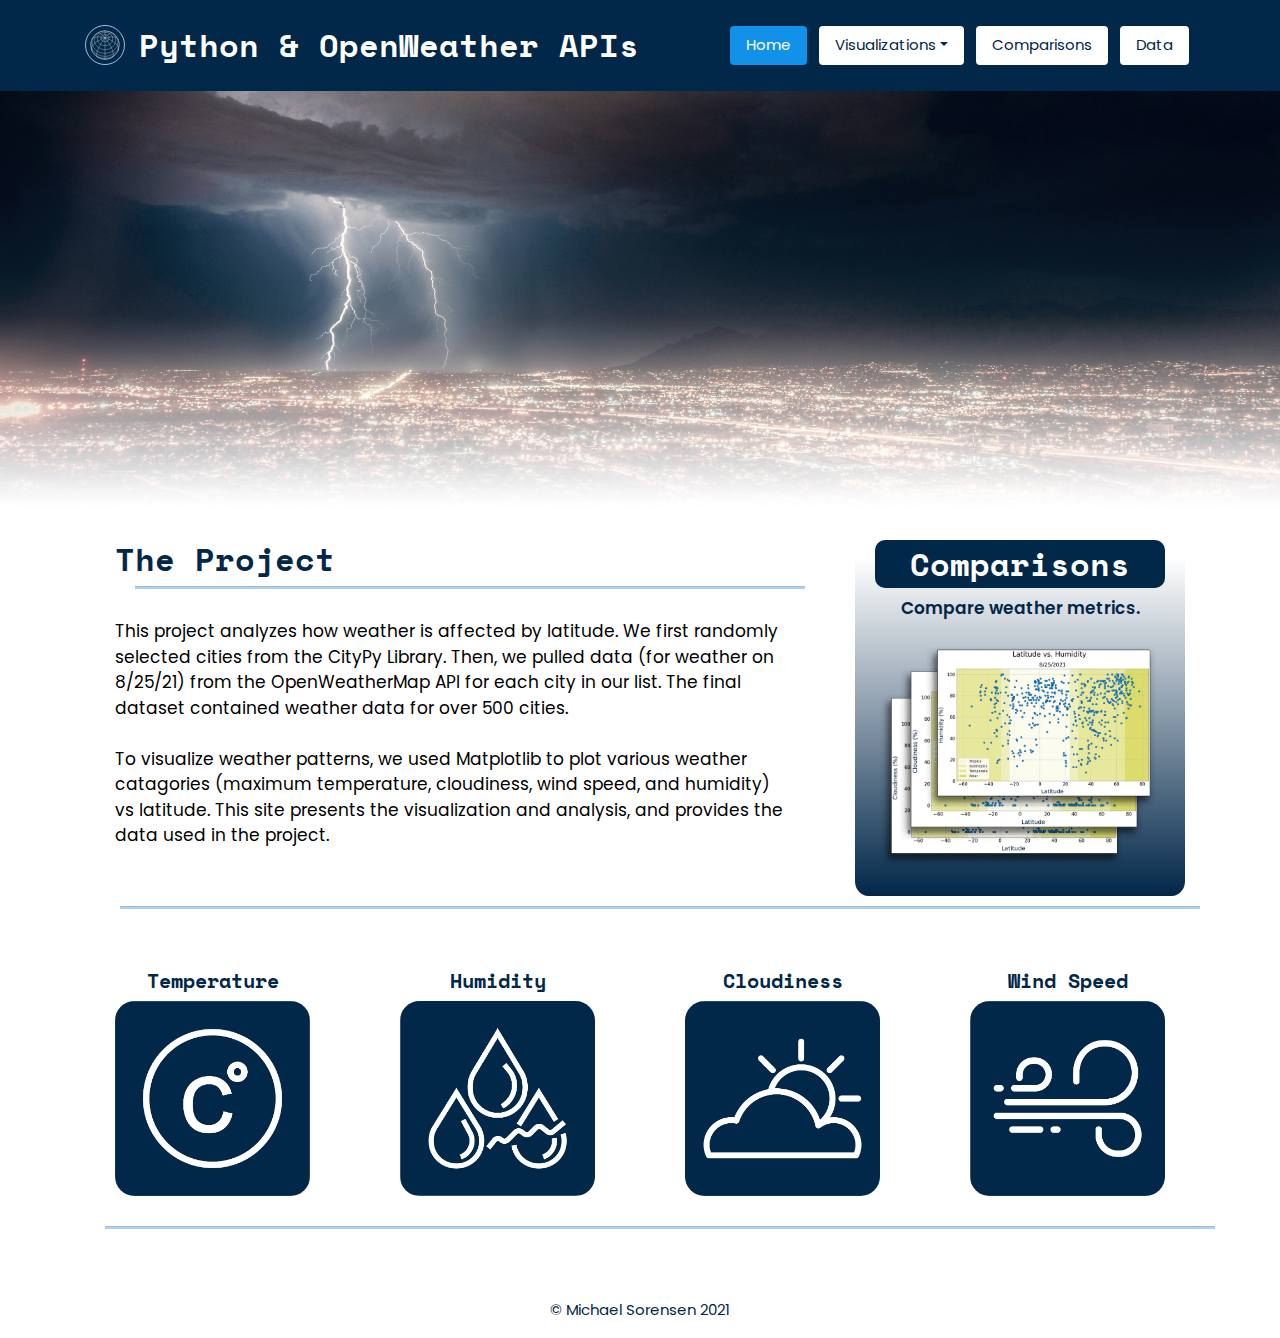
==== index.html @ d94d03f4 "Final Files" ====
<!DOCTYPE html>
<html lang="en">

<head>
  <link rel="stylesheet" href="https://stackpath.bootstrapcdn.com/bootstrap/4.3.1/css/bootstrap.min.css" integrity="sha384-ggOyR0iXCbMQv3Xipma34MD+dH/1fQ784/j6cY/iJTQUOhcWr7x9JvoRxT2MZw1T" crossorigin="anonymous">
  <link rel="stylesheet" href="style.css">
  <meta charset="UTF-8">
  <nav class="navbar">
      <div class="container">
        <a href="index.html"><img class="icon2" src="assets/WeatherLogo.svg">
        <div class="title-text">Python & OpenWeather APIs</div></a>
        <ul class="nav nav-pills">
          <li class="nav-item">
            <a class="nav-link active" aria-current="page" href="index.html">Home</a>
          </li>
          <li class="nav-item dropdown">
            <a class="nav-link dropdown-toggle" data-bs-toggle="dropdown" href="#" role="button" aria-expanded="false">Visualizations</a>
            <ul class="dropdown-menu">
              <li><a class="dropdown-item" href="viz1.html">Temperature</a></li>
              <li><a class="dropdown-item" href="viz2.html">Humidity</a></li>
              <li><a class="dropdown-item" href="viz3.html">Cloudiness</a></li>
              <li><a class="dropdown-item" href="viz4.html">Wind Speed</a></li>
            </ul>
          </li>
          <li class="nav-item">
            <a class="nav-link" href="comp.html">Comparisons</a>
          </li>
          <li class="nav-item">
              <a class="nav-link" href="data.html">Data</a>
            </li>
        </ul>
      </div>
    </nav>
</head>

<body>
  <img src="assets/banner2.jpg" class="img-fluid" alt="...">
  <div class="container">
    <div class="row">
      <div class="col-lg-8 col-md-12">
        <div class="box-main">
            <h2>The Project</h2>
            <hr class="small">
        <p>This project analyzes how weather is affected by latitude. We first randomly selected cities from the CityPy Library. Then, we pulled data (for weather on 8/25/21) from the OpenWeatherMap API for each city in our list. The final dataset contained weather data for over 500 cities.
            <br>
            <br>
            To visualize weather patterns, we used Matplotlib to plot various weather catagories (maximum temperature, cloudiness, wind speed, and humidity) vs latitude. This site presents the visualization and analysis, and provides the data used in the project.
        </p></div>
      </div>
      <div class="col-lg-4 col-md-12">
        <a href="comp.html"><div class="box-main-2">
            <h2 class="light">Comparisons</h2>
            <p class="dark">Compare weather metrics.</p>
            <img src="assets/compare.png" width="100%">
        </div></a>
      </div>
    </div>
    <div class="container">
    <hr class="small">
    </div>
    <div class="row">
        <div class="col-lg-3 col-md-6 col-sm-12">
            <div class="box-main">
                <h3>Temperature</h3>
                <div class="ctnr">
                    <img src="assets/temp_thumb.png" alt="temp_thumb" class="img_box" style="width:100%">
                    <div class="middle">
                      <a class="text" href="viz1.html">Analysis</a>
                    </div>
                </div>
            </div>
        </div>
        <div class="col-lg-3 col-md-6 col-sm-12">
            <div class="box-main">
                <h3>Humidity</h3>
                <div class="ctnr">
                    <img src="assets/humid_thumb.png" alt="humid_thumb" class="img_box" style="width:100%">
                    <div class="middle">
                      <a class="text" href="viz2.html">Analysis</a>
                    </div>
                </div>
            </div>
        </div>
        <div class="col-lg-3 col-md-6 col-sm-12">
            <div class="box-main">
                <h3>Cloudiness</h3>
                <div class="ctnr">
                    <img src="assets/cloud_thumb.png" alt="cloud_thumb" class="img_box" style="width:100%">
                    <div class="middle">
                      <a class="text" href="viz3.html">Analysis</a>
                    </div>
                </div>
            </div>
        </div>
        <div class="col-lg-3 col-md-6 col-sm-12">
            <div class="box-main">
                <h3>Wind Speed</h3>
                <div class="ctnr">
                    <img src="assets/wind_thumb.png" alt="wind_thumb" class="img_box" style="width:100%">
                    <div class="middle">
                      <a class="text" href="viz4.html">Analysis</a>
                    </div>
                </div>
            </div>
        </div>
    </div>
    <hr class="small">
    <br>
    
</div>

<footer class="page-footer font-small footer-dark">
    <div class="footer-copyright text-center py-3">© Michael Sorensen 2021
    </div>      
</footer>

  <script src="https://code.jquery.com/jquery-3.3.1.slim.min.js" integrity="sha384-q8i/X+965DzO0rT7abK41JStQIAqVgRVzpbzo5smXKp4YfRvH+8abtTE1Pi6jizo" crossorigin="anonymous"></script>
  <script src="https://cdnjs.cloudflare.com/ajax/libs/popper.js/1.14.7/umd/popper.min.js" integrity="sha384-UO2eT0CpHqdSJQ6hJty5KVphtPhzWj9WO1clHTMGa3JDZwrnQq4sF86dIHNDz0W1" crossorigin="anonymous"></script>
  <script src="https://stackpath.bootstrapcdn.com/bootstrap/4.3.1/js/bootstrap.min.js" integrity="sha384-JjSmVgyd0p3pXB1rRibZUAYoIIy6OrQ6VrjIEaFf/nJGzIxFDsf4x0xIM+B07jRM" crossorigin="anonymous"></script>
  <script type="text/javascript" src="js/bootstrap/bootstrap-dropdown.js"></script>
  <script>
     $(document).ready(function(){
        $('.dropdown-toggle').dropdown()
    });
  </script>
</body>
</html>
---- style.css ----
@import url('https://fonts.googleapis.com/css2?family=Karla:wght@300;400;500;700;800&family=Spectral:wght@300;400;500;700&display=swap');

@import url('https://fonts.googleapis.com/css2?family=Space+Mono:wght@400;700&display=swap');

@import url('https://fonts.googleapis.com/css2?family=Poppins:wght@100;200;300;400;500;600;700;800;900&display=swap');


/* -------------BOXES & CONTAINERS------------- */
.box-img{
  align-content: center;
  width:100%;
  display:inline-block;
  padding:10px 30px 0px 30px;
}

img{
  width: -100%;
}
.img-fluid{
  margin-bottom: 0px;
}

.box-main {
  font-family: 'Poppins', sans-serif;
  font-size: 24px;
  min-height: 50px;
  padding: 20px;
  margin: 10px;
  color:black;
  word-wrap:break-word;
}

.box-main-2 {
  font-family: 'Poppins', sans-serif;
  font-size: 24px;
  padding: 20px;
  margin: 10px;
  color:white;
  background: linear-gradient(180deg, rgba(1,39,73,0) 10%, rgba(1,39,73,1) 100%);
  word-wrap:break-word;
  border-radius: 4%;
}

.box-main-3 {
  font-family: 'Poppins', sans-serif;
  font-size: 24px;
  min-height: 50px;
  margin-bottom: 20px;
  margin-left:20px;
  margin-right:20px;
  word-wrap:break-word;
}

.box-main-4{
  padding: 10px;
  margin: 5px;
}

.sidebar{
  background-color:#aed2f1;

  border-radius:10px;
}
.plot-header{
  width:100%;
  display: inline-block;
  box-sizing: content-box;
  padding:10px;
  background-color:#012749;
  margin-bottom: 10px;
  background-clip:padding-box;
  border-radius: 10px;
  vertical-align:middle;
}

.icon{
  height:60px;
  width:auto;
  display:inline-block;
  vertical-align: middle;
}

@media screen and (max-width: 768px) {
  .icon {
    height:30px;
  }
}


/* -------------FONTS & HEADERS------------- */
p{
  font-family: 'Poppins', sans-serif;
  font-size: 17px;
}

p.dark{
  font-family: 'Poppins', sans-serif;
  font-size: 17px;
  color: #012749;
  font-weight: 600;
  text-align: center;
}

p.description{
  font-family: 'Poppins', sans-serif;
  font-size: 1.5vw;
  margin-left:20px;
}

h1 {
  font-size: 45px;
  color:#012749;
  font-family: 'Space Mono', monospace;
  font-weight: 700;
}

h2 {
  font-size: 32px;
  color:#012749;
  font-family: 'Space Mono', monospace;
  font-weight: 700;
  width:100%;
}

h2.light{
  font-size: 32px;
  background-color: #012749;
  display:inline-block;
  color:white;
  padding:5px;
  text-align: center;
  background-clip:padding-box;
  border-radius: 10px;
  font-family: 'Space Mono', monospace;
  font-weight: 700;
  width:100%;
}

h2.plot-title{
  font-size: 2.2vw;
  color:white;
  font-family: 'Space Mono', monospace;
  font-weight: 700;
  display: inline;
  vertical-align:middle;
}

h3 {
  text-align: center;
  font-size: 20px;
  color:#012749;
  font-family: 'Space Mono', monospace;
  font-weight: 700;
  padding:0;
}

h4 {
  font-size: 28px;
  color:white;
  font-family: 'Space Mono', monospace;
  font-weight: 400;
  padding:0;
  text-align: right;
  display: inline-flex;
}

.title-text{
  display: inline-block;
  align-items: left;
  font-size: 32px;
  color:white;
  font-family: 'Space Mono', monospace;
  font-weight: 600;
  vertical-align: middle;
}

/* -------------NAVAGATION AND NAVBAR------------- */
.navbar{
  padding: 20px;
  background-color:#012749;
  vertical-align: middle;
}

.nav-link {
  background-color:white;
  display: inline-block;
  padding: .5rem 1rem;
  margin: 6px;
  color:#012749;
  font-family: 'Poppins', sans-serif;
  font-size: 15px;
  font-weight: 400;
  vertical-align: middle;
}

.nav-pills .nav-link.active, .nav-pills .show>.nav-link {
  color: white;
  background-color: #1192e8;
}
.py-3{
  color:#012749;
  font-family: 'Poppins', sans-serif;
  font-size: 15px;
  font-weight: 400;
}

.icon2{
  height:40px;
  width:auto;
  display:inline;
  vertical-align: middle;
  margin-right:10px;
}





/* -------------IMAGE BOX HOVER------------- */
.ctnr {
  position: relative;
}

.img_box {
  opacity: 1;
  display: inline;
  width: 100%;
  height: auto;
  transition: .5s ease;
  backface-visibility: hidden;
  border-radius:10%;

}

.middle {
  transition: .5s ease;
  opacity: 0;
  position: absolute;
  top: 50%;
  left: 50%;
  transform: translate(0%, -50%);
  -ms-transform: translate(-50%, -50%);
}

.ctnr:hover .img_box {
  opacity: 0.3;
}

.ctnr:hover .middle {
  opacity: 1;
}

.text {
  border-radius: 10%;
  display: inline-block;
  background-clip:padding-box;
  background-color: #1192e8;
  color: white;
  font-family: 'Poppins', sans-serif;
  font-size: 1.25vw;
  font-weight: 400;
  padding: 10px 10px;
}

.ctnr:hover .middle a{
color:white;
text-decoration: none;
}




/* -------------OTHER------------- */
hr.small {
  height: 2px;
  background-color: #aed2f1;
  margin-left:20px;
  margin-bottom:30px;
  margin-top:0px;
  width:100%;
}

hr.small2 {
  height: 2px;
  background-color: #aed2f1;
  margin-left:20px;
  margin-bottom:30px;
  margin-top:30px;
  width:100%;
}

/*a:link{
  text-decoration: none;
  color: inherit;
}

a:visited{
  text-decoration: none;
  color: inherit;
}*/

table, th, td{
  border:10px;
  padding:100px;

}
tr {
  padding: 0px;
  text-align: left;

}

.table, th, td, tr{
  border: 2px solid black;
  padding:0px;
  font-family: 'Poppins', sans-serif;
  font-size: 14px;
}

.table th{
  font-family: 'Poppins', sans-serif;
  font-size: 14px;
  color:white;
  background-color: #012749;
  border-collapse:collapse;
  
}

tr:hover {
  background-color:aliceblue;
}

.table td:hover{
  font-weight:700;
}





/*TESTING*/

a.animated-button:link:after, a.animated-button:visited:after {
	content: "";
  box-sizing: content-box;
  display:inline-block;
	position: absolute;
	height: 0%;
	left: 50%;
	top: 50%;
	width: 100%;
	z-index: -1;
	-webkit-transition: all 1.2s ease .2s;
	-moz-transition: all 1.2s ease .2s;
	-o-transition: all 1.2s ease .2s;
	transition: all 1.2s ease .2s;
}
a.animated-button:link:hover, a.animated-button:visited:hover {
	color: white;
}
a.animated-button:link:hover:after, a.animated-button:visited:hover:after {
	height: 450%;
  color:white;
}
a.animated-button:link, a.animated-button:visited {
	position: relative;
  width:100%;
	display:inline-block;
	margin-bottom: 20px;
	padding: 8px 10px;
	color: #012749;
	font-size:.8vw;
	border-radius: 10px;
	font-weight: 800;
	text-align: center;
	text-decoration: none;
	text-transform: uppercase;
	overflow: hidden;
	letter-spacing: .08em;
	-webkit-transition: all 1s ease;
	-moz-transition: all 1s ease;
	-o-transition: all 1s ease;
	transition: all 1s ease;
}

a.animated-button.sandy-four {
	border: 2px solid #012749;
}
a.animated-button.sandy-four:after {
	background: #012749;
  color:white;
	opacity: .5;
	-moz-transform: translateY(-50%) translateX(-50%) rotate(90deg);
	-ms-transform: translateY(-50%) translateX(-50%) rotate(90deg);
	-webkit-transform: translateY(-30%) translateX(-30%) rotate(90deg);
	transform: translateY(-50%) translateX(-50%) rotate(90deg);
}
a.animated-button.sandy-four:hover:after {
	opacity: 1;
	height: 600% !important;
}

@media screen and (max-width: 768px) {
  a.animated-button:link, a.animated-button:visited {
    font-size: 15px;
  }
}
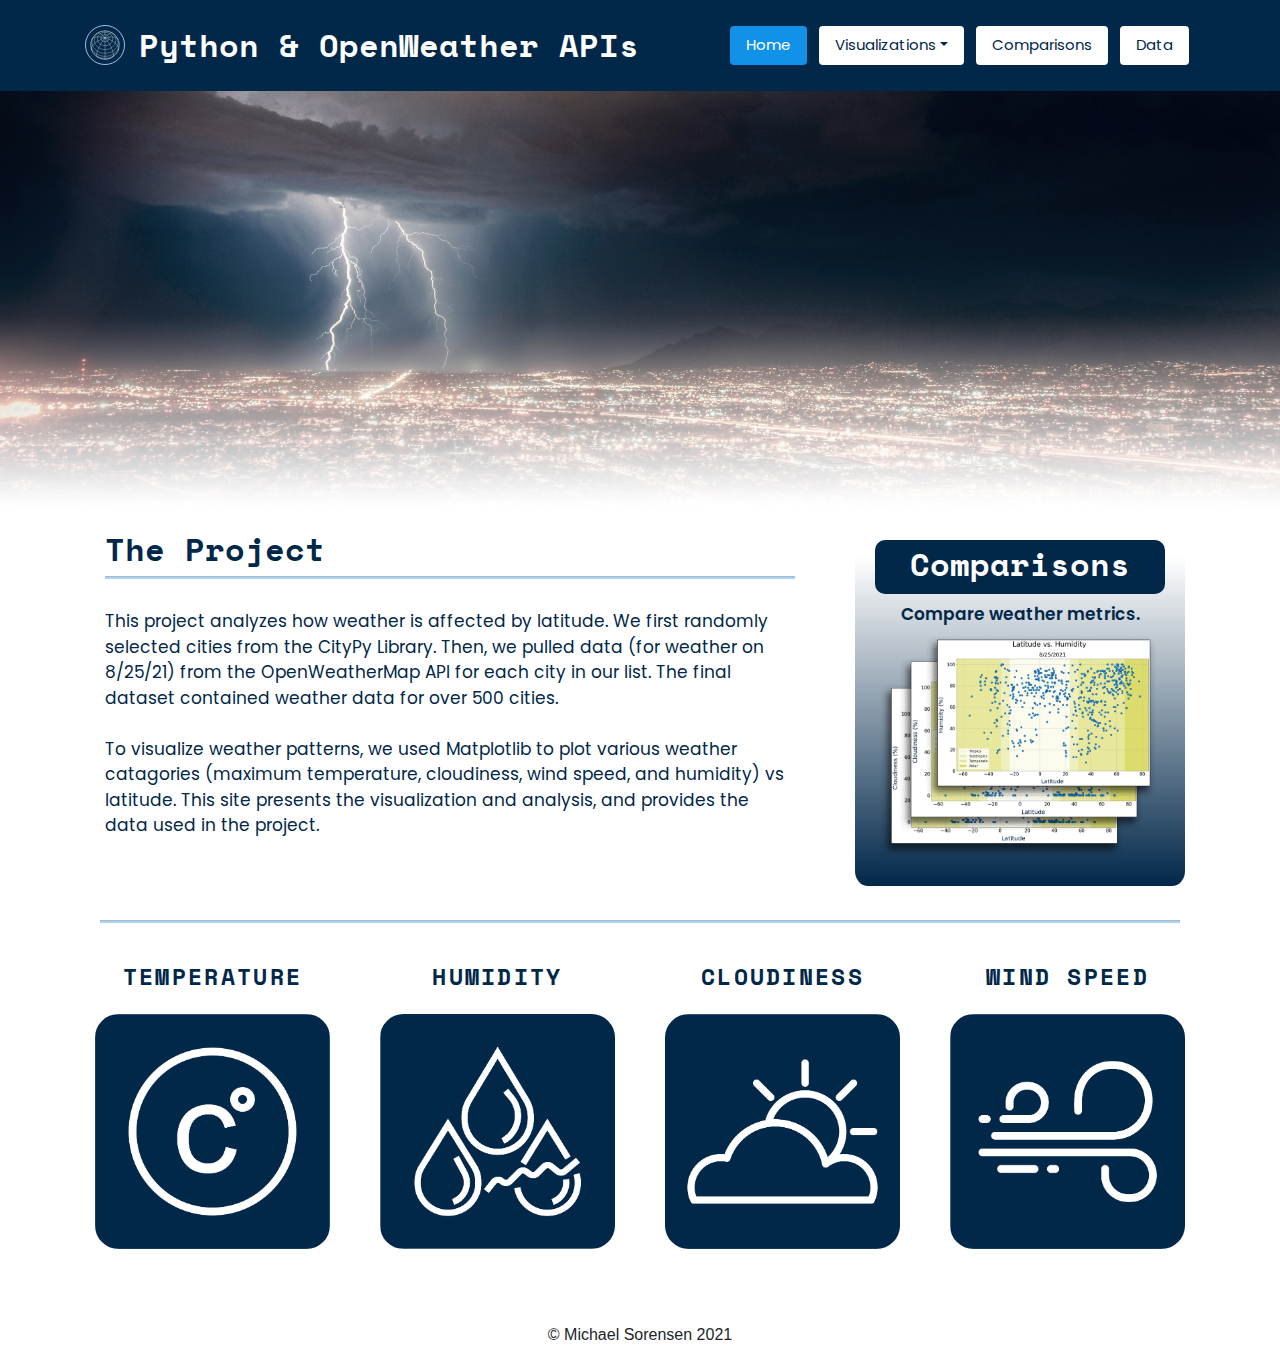
==== commit e3df7405: "Final Updates" ====
--- a/index.html
+++ b/index.html
@@ -55,56 +55,57 @@
         </div></a>
       </div>
     </div>
+    <br>
     <div class="container">
-    <hr class="small">
+      <hr class="small">
     </div>
     <div class="row">
         <div class="col-lg-3 col-md-6 col-sm-12">
-            <div class="box-main">
+            <div class="button-box">
                 <h3>Temperature</h3>
                 <div class="ctnr">
                     <img src="assets/temp_thumb.png" alt="temp_thumb" class="img_box" style="width:100%">
                     <div class="middle">
-                      <a class="text" href="viz1.html">Analysis</a>
+                      <a class="text" href="viz1.html">Explore</a>
                     </div>
                 </div>
             </div>
         </div>
         <div class="col-lg-3 col-md-6 col-sm-12">
-            <div class="box-main">
+            <div class="button-box">
                 <h3>Humidity</h3>
                 <div class="ctnr">
                     <img src="assets/humid_thumb.png" alt="humid_thumb" class="img_box" style="width:100%">
                     <div class="middle">
-                      <a class="text" href="viz2.html">Analysis</a>
+                      <a class="text" href="viz2.html">Explore</a>
                     </div>
                 </div>
             </div>
         </div>
         <div class="col-lg-3 col-md-6 col-sm-12">
-            <div class="box-main">
+            <div class="button-box">
                 <h3>Cloudiness</h3>
                 <div class="ctnr">
                     <img src="assets/cloud_thumb.png" alt="cloud_thumb" class="img_box" style="width:100%">
                     <div class="middle">
-                      <a class="text" href="viz3.html">Analysis</a>
+                      <a class="text" href="viz3.html">Explore</a>
                     </div>
                 </div>
             </div>
         </div>
         <div class="col-lg-3 col-md-6 col-sm-12">
-            <div class="box-main">
+            <div class="button-box">
                 <h3>Wind Speed</h3>
                 <div class="ctnr">
                     <img src="assets/wind_thumb.png" alt="wind_thumb" class="img_box" style="width:100%">
                     <div class="middle">
-                      <a class="text" href="viz4.html">Analysis</a>
+                      <a class="text" href="viz4.html">Explore</a>
                     </div>
                 </div>
             </div>
         </div>
     </div>
-    <hr class="small">
+    <br>
     <br>
     
 </div>
--- a/style.css
+++ b/style.css
@@ -10,7 +10,7 @@
   align-content: center;
   width:100%;
   display:inline-block;
-  padding:10px 30px 0px 30px;
+  padding:0px 30px 0px 30px;
 }
 
 img{
@@ -18,15 +18,18 @@
 }
 .img-fluid{
   margin-bottom: 0px;
+  width:100%;
 }
 
 .box-main {
   font-family: 'Poppins', sans-serif;
-  font-size: 24px;
-  min-height: 50px;
   padding: 20px;
-  margin: 10px;
   color:black;
+  word-wrap:break-word;
+}
+
+.button-box {
+  padding: 10px;
   word-wrap:break-word;
 }
 
@@ -39,6 +42,10 @@
   background: linear-gradient(180deg, rgba(1,39,73,0) 10%, rgba(1,39,73,1) 100%);
   word-wrap:break-word;
   border-radius: 4%;
+}
+
+.box-main-2:hover {
+  opacity: .75;
 }
 
 .box-main-3 {
@@ -56,11 +63,6 @@
   margin: 5px;
 }
 
-.sidebar{
-  background-color:#aed2f1;
-
-  border-radius:10px;
-}
 .plot-header{
   width:100%;
   display: inline-block;
@@ -70,11 +72,11 @@
   margin-bottom: 10px;
   background-clip:padding-box;
   border-radius: 10px;
-  vertical-align:middle;
 }
 
 .icon{
   height:60px;
+  margin-right: 10px;
   width:auto;
   display:inline-block;
   vertical-align: middle;
@@ -91,6 +93,7 @@
 p{
   font-family: 'Poppins', sans-serif;
   font-size: 17px;
+  color: #012749;
 }
 
 p.dark{
@@ -99,12 +102,35 @@
   color: #012749;
   font-weight: 600;
   text-align: center;
+  margin-bottom: 0px;
+  text-decoration: none;
+}
+
+a{
+  text-decoration: none !important;
 }
 
 p.description{
   font-family: 'Poppins', sans-serif;
-  font-size: 1.5vw;
+  font-size: 1.2vw;
+  margin:0px 20px 20px 20px;
+}
+
+p.caption{
+  font-family: 'Poppins', sans-serif;
+  display:inline;
+  text-transform: uppercase;
+  font-size: .8vw;
+  color:white;
+  font-weight: 600;
   margin-left:20px;
+  padding:5px 15px 5px 15px;
+  border: 1.5px solid white;
+  border-radius:8px;
+  width:fit-content;
+  word-wrap:normal;
+  letter-spacing: .08em;
+  text-shadow: 0px 5px 3px rgba(0, 0, 0, 0.4);
 }
 
 h1 {
@@ -127,9 +153,9 @@
   background-color: #012749;
   display:inline-block;
   color:white;
-  padding:5px;
+  padding:5px 5px 11px 5px;
   text-align: center;
-  background-clip:padding-box;
+  vertical-align: middle;
   border-radius: 10px;
   font-family: 'Space Mono', monospace;
   font-weight: 700;
@@ -140,18 +166,41 @@
   font-size: 2.2vw;
   color:white;
   font-family: 'Space Mono', monospace;
-  font-weight: 700;
+  text-shadow: 0px 5px 3px rgba(0, 0, 0, 0.4);
+  font-weight: 600;
   display: inline;
   vertical-align:middle;
 }
 
 h3 {
   text-align: center;
-  font-size: 20px;
+  font-size: 23px;
   color:#012749;
+  text-transform: uppercase;
   font-family: 'Space Mono', monospace;
   font-weight: 700;
-  padding:0;
+  padding-bottom: 5px;
+  letter-spacing: .1em;
+}
+
+
+h5 {
+  width:100%;
+  display: inline-block;
+  box-sizing: content-box;
+  background-clip:padding-box;
+  text-transform: uppercase;
+  text-align: center;
+  font-size: 1.1vw;
+  color:#012749;
+  font-family: 'Poppins', sans-serif;
+  font-weight: 700;
+  letter-spacing: .1em;
+  padding: 10px 0px 10px 0px;
+  margin-bottom: 20px;
+  border-bottom: 3px solid #012749;
+  border-top: 3px solid #012749;
+
 }
 
 h4 {
@@ -197,12 +246,6 @@
   color: white;
   background-color: #1192e8;
 }
-.py-3{
-  color:#012749;
-  font-family: 'Poppins', sans-serif;
-  font-size: 15px;
-  font-weight: 400;
-}
 
 .icon2{
   height:40px;
@@ -212,24 +255,27 @@
   margin-right:10px;
 }
 
-
-
+@media screen and (max-width: 768px) {
+  .icon {
+    height:30px;
+  }
+}
 
 
 /* -------------IMAGE BOX HOVER------------- */
 .ctnr {
   position: relative;
+  padding-top:10px;
 }
 
 .img_box {
   opacity: 1;
-  display: inline;
+  display: block;
   width: 100%;
   height: auto;
   transition: .5s ease;
   backface-visibility: hidden;
   border-radius:10%;
-
 }
 
 .middle {
@@ -238,12 +284,13 @@
   position: absolute;
   top: 50%;
   left: 50%;
-  transform: translate(0%, -50%);
-  -ms-transform: translate(-50%, -50%);
+  transform: translate(-50%, -50%);
+  -ms-transform: translate(-50%, -50%)
 }
 
 .ctnr:hover .img_box {
   opacity: 0.3;
+  transform: scale(1.08)
 }
 
 .ctnr:hover .middle {
@@ -251,15 +298,14 @@
 }
 
 .text {
+  display: inline-block;
   border-radius: 10%;
-  display: inline-block;
-  background-clip:padding-box;
   background-color: #1192e8;
   color: white;
   font-family: 'Poppins', sans-serif;
-  font-size: 1.25vw;
+  font-size: 1.2vw;
   font-weight: 400;
-  padding: 10px 10px;
+  padding: 10px 15px;
 }
 
 .ctnr:hover .middle a{
@@ -274,7 +320,6 @@
 hr.small {
   height: 2px;
   background-color: #aed2f1;
-  margin-left:20px;
   margin-bottom:30px;
   margin-top:0px;
   width:100%;
@@ -283,21 +328,10 @@
 hr.small2 {
   height: 2px;
   background-color: #aed2f1;
-  margin-left:20px;
   margin-bottom:30px;
   margin-top:30px;
   width:100%;
 }
-
-/*a:link{
-  text-decoration: none;
-  color: inherit;
-}
-
-a:visited{
-  text-decoration: none;
-  color: inherit;
-}*/
 
 table, th, td{
   border:10px;
@@ -338,7 +372,7 @@
 
 
 
-/*TESTING*/
+/*SIDEBAR BUTTONS*/
 
 a.animated-button:link:after, a.animated-button:visited:after {
 	content: "";
@@ -350,10 +384,10 @@
 	top: 50%;
 	width: 100%;
 	z-index: -1;
-	-webkit-transition: all 1.2s ease .2s;
-	-moz-transition: all 1.2s ease .2s;
-	-o-transition: all 1.2s ease .2s;
-	transition: all 1.2s ease .2s;
+	-webkit-transition: all .5s ease .2s;
+	-moz-transition: all .5s ease .2s;
+	-o-transition: all .5s ease .2s;
+	transition: all .5s ease .2s;
 }
 a.animated-button:link:hover, a.animated-button:visited:hover {
 	color: white;
@@ -377,10 +411,10 @@
 	text-transform: uppercase;
 	overflow: hidden;
 	letter-spacing: .08em;
-	-webkit-transition: all 1s ease;
-	-moz-transition: all 1s ease;
-	-o-transition: all 1s ease;
-	transition: all 1s ease;
+	-webkit-transition: all .2s ease;
+	-moz-transition: all .2s ease;
+	-o-transition: all .2s ease;
+	transition: all .2s ease;
 }
 
 a.animated-button.sandy-four {
@@ -390,10 +424,10 @@
 	background: #012749;
   color:white;
 	opacity: .5;
-	-moz-transform: translateY(-50%) translateX(-50%) rotate(90deg);
-	-ms-transform: translateY(-50%) translateX(-50%) rotate(90deg);
-	-webkit-transform: translateY(-30%) translateX(-30%) rotate(90deg);
-	transform: translateY(-50%) translateX(-50%) rotate(90deg);
+	-moz-transform: translateY(-50%) translateX(-50%);
+	-ms-transform: translateY(-50%) translateX(-50%);
+	-webkit-transform: translateY(-50%) translateX(-50%);
+	transform: translateY(-50%) translateX(-50%);
 }
 a.animated-button.sandy-four:hover:after {
 	opacity: 1;
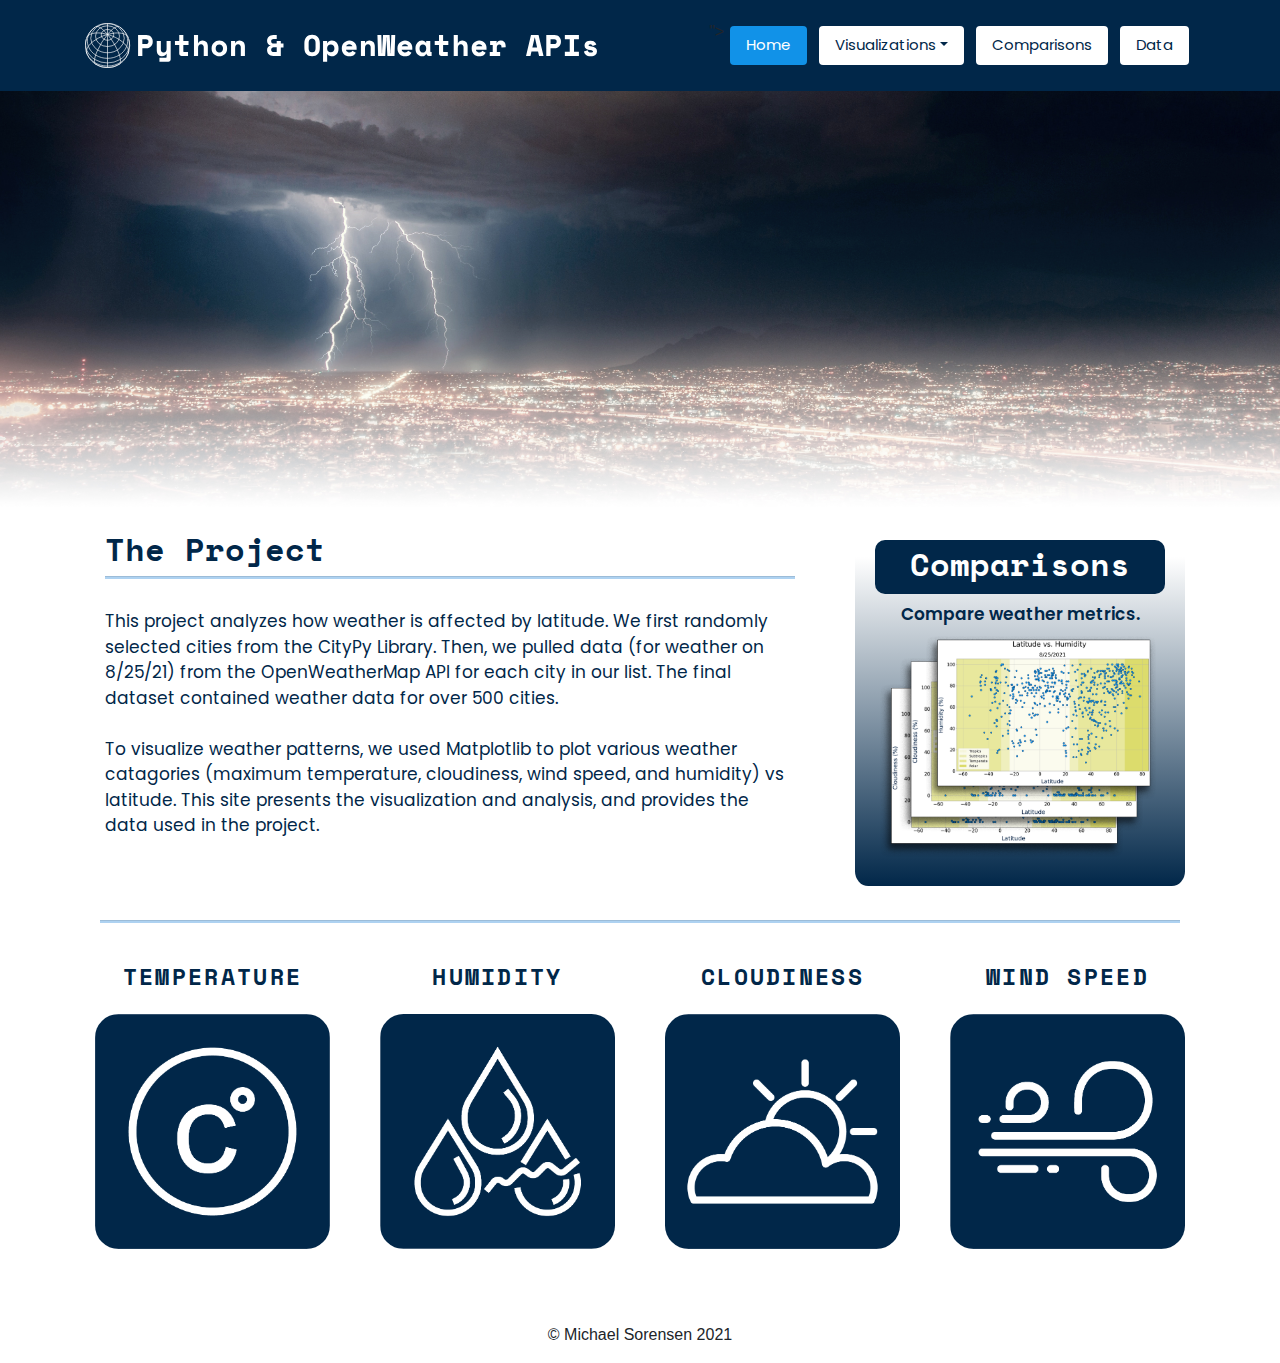
==== commit 097bc027: "Navbar Collapse" ====
--- a/index.html
+++ b/index.html
@@ -5,32 +5,36 @@
   <link rel="stylesheet" href="https://stackpath.bootstrapcdn.com/bootstrap/4.3.1/css/bootstrap.min.css" integrity="sha384-ggOyR0iXCbMQv3Xipma34MD+dH/1fQ784/j6cY/iJTQUOhcWr7x9JvoRxT2MZw1T" crossorigin="anonymous">
   <link rel="stylesheet" href="style.css">
   <meta charset="UTF-8">
-  <nav class="navbar">
-      <div class="container">
-        <a href="index.html"><img class="icon2" src="assets/WeatherLogo.svg">
-        <div class="title-text">Python & OpenWeather APIs</div></a>
-        <ul class="nav nav-pills">
-          <li class="nav-item">
-            <a class="nav-link active" aria-current="page" href="index.html">Home</a>
+  <nav class="navbar navbar-expand-lg navbar-dark">
+    <div class="container">
+    <a href="index.html"><img class="icon2" src="/assets/logo.svg"></a>
+    <button class="navbar-toggler" type="button" data-toggle="collapse" data-target="#navbarNav" aria-controls="navbarNav" aria-expanded="false" aria-label="Toggle navigation">
+      <span class="navbar-toggler-icon"></span>
+    </button>
+    <div class="collapse navbar-collapse" id="navbarNav">
+      <ul class="nav nav-pills ml-auto">">
+        <li class="nav-item">
+          <a class="nav-link active" aria-current="page" href="index.html">Home</a>
+        </li>
+        <li class="nav-item dropdown ml-auto">
+          <a class="nav-link dropdown-toggle" data-bs-toggle="dropdown" href="#" role="button" aria-expanded="false">Visualizations</a>
+          <ul class="dropdown-menu">
+            <li><a class="dropdown-item" href="viz1.html">Temperature</a></li>
+            <li><a class="dropdown-item" href="viz2.html">Humidity</a></li>
+            <li><a class="dropdown-item" href="viz3.html">Cloudiness</a></li>
+            <li><a class="dropdown-item" href="viz4.html">Wind Speed</a></li>
+          </ul>
+        </li>
+        <li class="nav-item">
+          <a class="nav-link" href="comp.html">Comparisons</a>
+        </li>
+        <li class="nav-item">
+            <a class="nav-link" href="data.html">Data</a>
           </li>
-          <li class="nav-item dropdown">
-            <a class="nav-link dropdown-toggle" data-bs-toggle="dropdown" href="#" role="button" aria-expanded="false">Visualizations</a>
-            <ul class="dropdown-menu">
-              <li><a class="dropdown-item" href="viz1.html">Temperature</a></li>
-              <li><a class="dropdown-item" href="viz2.html">Humidity</a></li>
-              <li><a class="dropdown-item" href="viz3.html">Cloudiness</a></li>
-              <li><a class="dropdown-item" href="viz4.html">Wind Speed</a></li>
-            </ul>
-          </li>
-          <li class="nav-item">
-            <a class="nav-link" href="comp.html">Comparisons</a>
-          </li>
-          <li class="nav-item">
-              <a class="nav-link" href="data.html">Data</a>
-            </li>
-        </ul>
-      </div>
-    </nav>
+      </ul>
+    </div>
+  </div>
+  </nav>
 </head>
 
 <body>
@@ -60,7 +64,7 @@
       <hr class="small">
     </div>
     <div class="row">
-        <div class="col-lg-3 col-md-6 col-sm-12">
+        <div class="col-lg-3 col-md-6 col-sm-6 col-xs-6">
             <div class="button-box">
                 <h3>Temperature</h3>
                 <div class="ctnr">
@@ -71,7 +75,7 @@
                 </div>
             </div>
         </div>
-        <div class="col-lg-3 col-md-6 col-sm-12">
+        <div class="col-lg-3 col-md-6 col-sm-6 col-xs-6">
             <div class="button-box">
                 <h3>Humidity</h3>
                 <div class="ctnr">
@@ -82,7 +86,7 @@
                 </div>
             </div>
         </div>
-        <div class="col-lg-3 col-md-6 col-sm-12">
+        <div class="col-lg-3 col-md-6 col-sm-6 col-xs-6">
             <div class="button-box">
                 <h3>Cloudiness</h3>
                 <div class="ctnr">
@@ -93,7 +97,7 @@
                 </div>
             </div>
         </div>
-        <div class="col-lg-3 col-md-6 col-sm-12">
+        <div class="col-lg-3 col-md-6 col-sm-6 col-xs-6">
             <div class="button-box">
                 <h3>Wind Speed</h3>
                 <div class="ctnr">
@@ -106,7 +110,7 @@
         </div>
     </div>
     <br>
-    <br>
+    <br> 
     
 </div>
 
--- a/style.css
+++ b/style.css
@@ -6,6 +6,7 @@
 
 
 /* -------------BOXES & CONTAINERS------------- */
+
 .box-img{
   align-content: center;
   width:100%;
@@ -74,6 +75,12 @@
   border-radius: 10px;
 }
 
+@media screen and (max-width: 991px) {
+  .plot-header {
+    text-align: center;
+  }
+}
+
 .icon{
   height:60px;
   margin-right: 10px;
@@ -82,11 +89,35 @@
   vertical-align: middle;
 }
 
-@media screen and (max-width: 768px) {
-  .icon {
+
+.icon2{
+  height:45px;
+  width:auto;
+  display:inline-block;
+  margin-right: 10px;
+}
+
+@media (max-width: 1200px){
+  .icon2{
+    height:36px;
+  }
+}
+
+/*
+@media (max-width: 1200px){
+  .icon2{
+    height:35px;
+  }
+}
+
+
+
+@media (max-width: 576px){
+  .icon2{
     height:30px;
   }
 }
+*/
 
 
 /* -------------FONTS & HEADERS------------- */
@@ -114,6 +145,12 @@
   font-family: 'Poppins', sans-serif;
   font-size: 1.2vw;
   margin:0px 20px 20px 20px;
+}
+
+@media screen and (max-width: 768px) {
+  p.description {
+    font-size:14px;
+  }
 }
 
 p.caption{
@@ -133,6 +170,15 @@
   text-shadow: 0px 5px 3px rgba(0, 0, 0, 0.4);
 }
 
+@media screen and (max-width: 768px) {
+  p.caption {
+    font-size:10px;
+    display:inline-block;
+    margin-top:10px;
+    margin-bottom: 10px;
+  }
+}
+
 h1 {
   font-size: 45px;
   color:#012749;
@@ -170,6 +216,12 @@
   font-weight: 600;
   display: inline;
   vertical-align:middle;
+}
+
+@media screen and (max-width: 768px) {
+  h2.plot-title {
+    font-size: 22px;
+  }
 }
 
 h3 {
@@ -200,7 +252,12 @@
   margin-bottom: 20px;
   border-bottom: 3px solid #012749;
   border-top: 3px solid #012749;
-
+}
+
+@media screen and (max-width: 991px) {
+  h5 {
+    font-size:15px;
+  }
 }
 
 h4 {
@@ -225,9 +282,15 @@
 
 /* -------------NAVAGATION AND NAVBAR------------- */
 .navbar{
-  padding: 20px;
+  padding: 20px 0px 20px 0px;
   background-color:#012749;
   vertical-align: middle;
+}
+
+@media (max-width: 768px){
+  .nav-link{
+    font-size:12px;
+  }
 }
 
 .nav-link {
@@ -240,19 +303,26 @@
   font-size: 15px;
   font-weight: 400;
   vertical-align: middle;
+  align-items: right;
+}
+
+ul.nav.nav-pills {
+  text-align: right;
+}
+
+.nav-pills>li {
+  float: right;
+  display: inline;
+}
+
+.nav-link {
+  float: right;
+  display: inline;
 }
 
 .nav-pills .nav-link.active, .nav-pills .show>.nav-link {
   color: white;
   background-color: #1192e8;
-}
-
-.icon2{
-  height:40px;
-  width:auto;
-  display:inline;
-  vertical-align: middle;
-  margin-right:10px;
 }
 
 @media screen and (max-width: 768px) {
@@ -303,7 +373,7 @@
   background-color: #1192e8;
   color: white;
   font-family: 'Poppins', sans-serif;
-  font-size: 1.2vw;
+  font-size: 22px;
   font-weight: 400;
   padding: 10px 15px;
 }
@@ -313,7 +383,11 @@
 text-decoration: none;
 }
 
-
+@media screen and (max-width: 768px) {
+  .text {
+    font-size: 25px;
+  }
+}
 
 
 /* -------------OTHER------------- */
@@ -436,6 +510,6 @@
 
 @media screen and (max-width: 768px) {
   a.animated-button:link, a.animated-button:visited {
-    font-size: 15px;
-  }
-}+    font-size: 12px;
+  }
+}
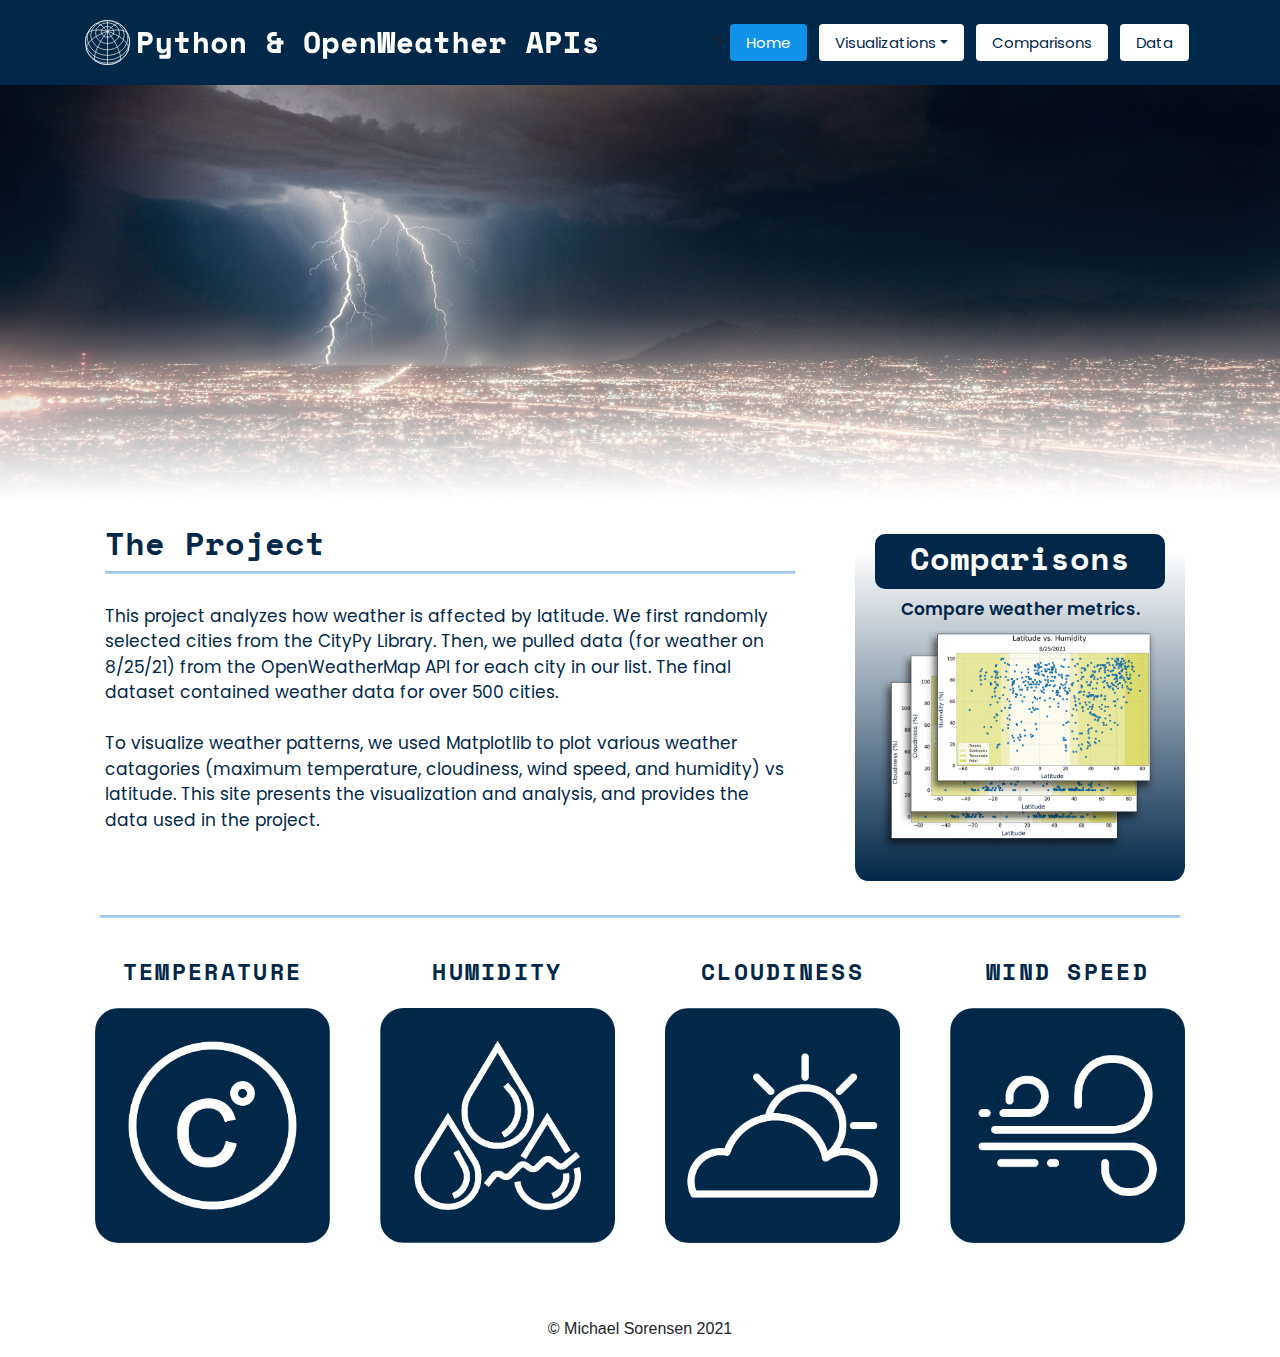
==== commit ff761ba1: "Navbar Updates" ====
--- a/index.html
+++ b/index.html
@@ -7,7 +7,7 @@
   <meta charset="UTF-8">
   <nav class="navbar navbar-expand-lg navbar-dark">
     <div class="container">
-    <a href="index.html"><img class="icon2" src="/assets/logo.svg"></a>
+    <a href="index.html"><img class="icon2" src="assets/logo.svg"></a>
     <button class="navbar-toggler" type="button" data-toggle="collapse" data-target="#navbarNav" aria-controls="navbarNav" aria-expanded="false" aria-label="Toggle navigation">
       <span class="navbar-toggler-icon"></span>
     </button>
@@ -16,7 +16,7 @@
         <li class="nav-item">
           <a class="nav-link active" aria-current="page" href="index.html">Home</a>
         </li>
-        <li class="nav-item dropdown ml-auto">
+        <li class="nav-item dropdown">
           <a class="nav-link dropdown-toggle" data-bs-toggle="dropdown" href="#" role="button" aria-expanded="false">Visualizations</a>
           <ul class="dropdown-menu">
             <li><a class="dropdown-item" href="viz1.html">Temperature</a></li>
--- a/style.css
+++ b/style.css
@@ -99,7 +99,7 @@
 
 @media (max-width: 1200px){
   .icon2{
-    height:36px;
+    height: 30px;
   }
 }
 
@@ -295,7 +295,7 @@
 
 .nav-link {
   background-color:white;
-  display: inline-block;
+  display: inline;
   padding: .5rem 1rem;
   margin: 6px;
   color:#012749;
@@ -303,21 +303,15 @@
   font-size: 15px;
   font-weight: 400;
   vertical-align: middle;
-  align-items: right;
-}
-
-ul.nav.nav-pills {
-  text-align: right;
-}
-
-.nav-pills>li {
-  float: right;
-  display: inline;
-}
-
-.nav-link {
-  float: right;
-  display: inline;
+}
+
+@media (max-width : 992px) {
+  .navbar-collapse{
+    margin-top:20px;
+    align-items: center; }
+  .nav-link{
+    display:block;
+  }
 }
 
 .nav-pills .nav-link.active, .nav-pills .show>.nav-link {
@@ -327,7 +321,7 @@
 
 @media screen and (max-width: 768px) {
   .icon {
-    height:30px;
+    height:100px;
   }
 }
 
